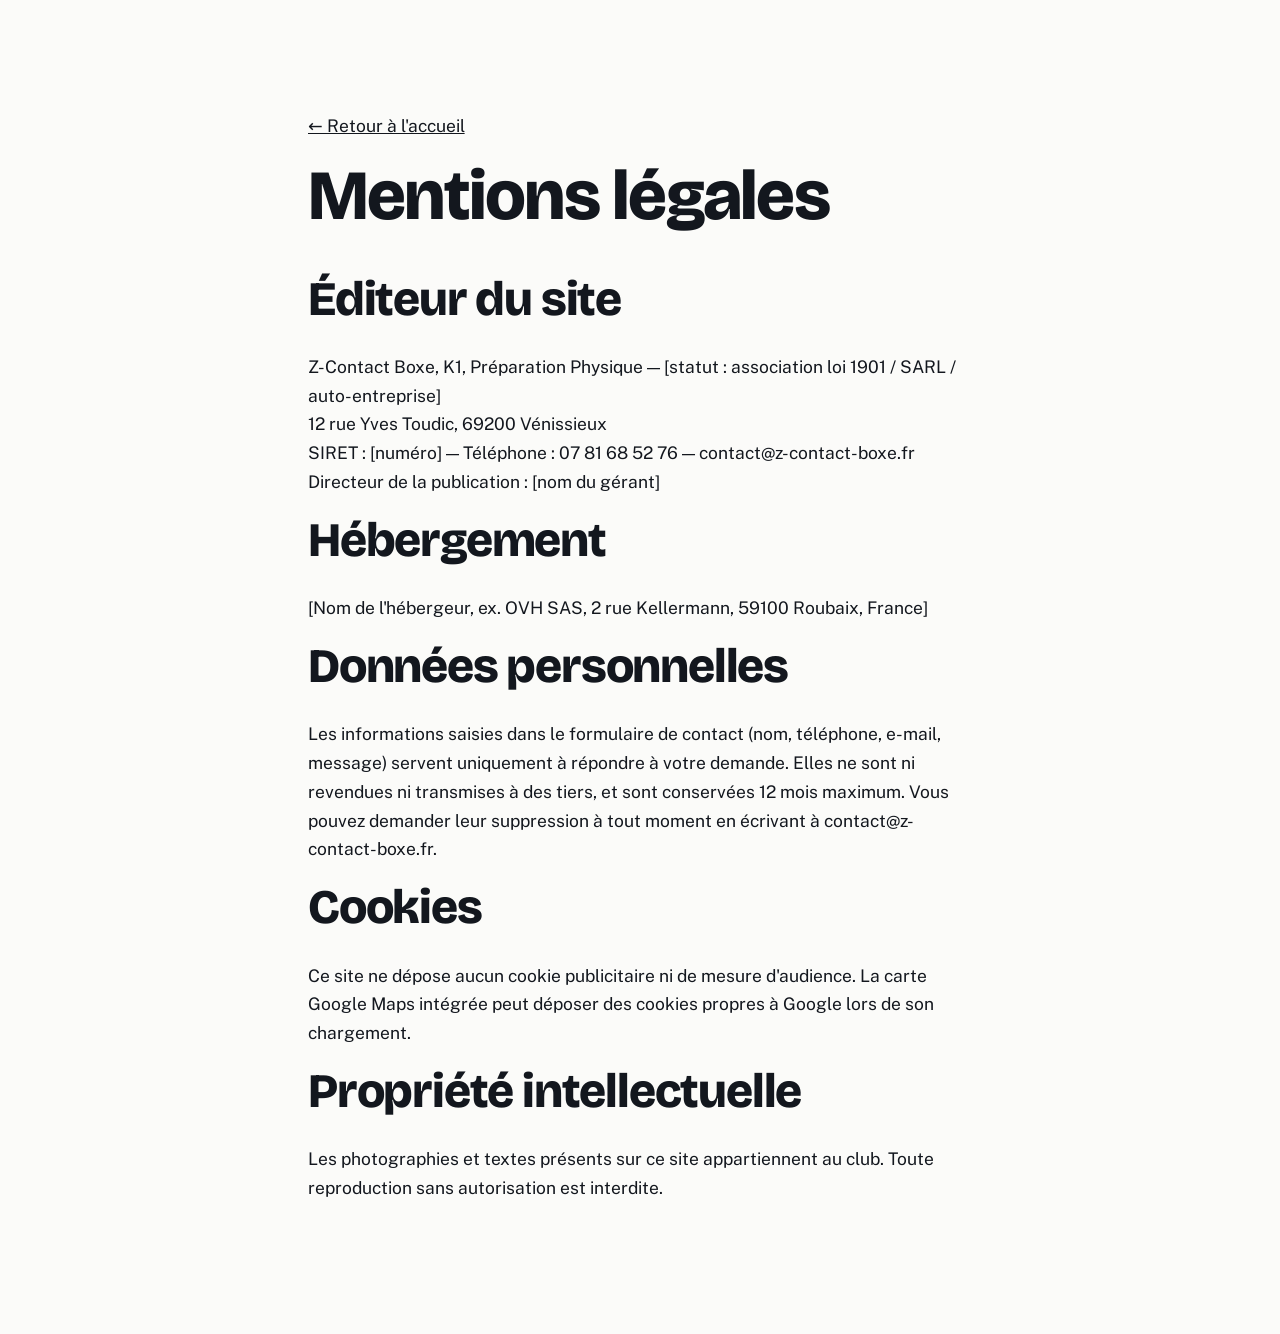
==== mentions-legales.html @ f57d8b8e "Initial commit: site vitrine Z-Contact Boxe Site one-page (HTML/CSS/JS statiques) avec section avis " ====
<!DOCTYPE html>
<html lang="fr">
<head>
<meta charset="utf-8">
<meta name="viewport" content="width=device-width, initial-scale=1">
<title>Mentions légales — Z-Contact Boxe, Vénissieux</title>
<meta name="description" content="Mentions légales du site du club Z-Contact Boxe, K1 et préparation physique à Vénissieux.">
<meta name="robots" content="noindex, follow">
<link rel="canonical" href="https://www.z-contact-boxe.fr/mentions-legales.html">
<link href="https://fonts.googleapis.com/css2?family=Bricolage+Grotesque:opsz,wght@12..96,600;12..96,800&family=Public+Sans:wght@400;600&display=swap" rel="stylesheet">
<link rel="stylesheet" href="css/style.css">
</head>
<body>
<main class="sec sec--clair">
  <div class="wrap wrap--etroit">
    <p><a href="index.html">← Retour à l'accueil</a></p>
    <h1>Mentions légales</h1>

    <h2>Éditeur du site</h2>
    <p>Z-Contact Boxe, K1, Préparation Physique — [statut : association loi 1901 / SARL / auto-entreprise]<br>
    12 rue Yves Toudic, 69200 Vénissieux<br>
    SIRET : [numéro] — Téléphone : 07 81 68 52 76 — contact@z-contact-boxe.fr<br>
    Directeur de la publication : [nom du gérant]</p>

    <h2>Hébergement</h2>
    <p>[Nom de l'hébergeur, ex. OVH SAS, 2 rue Kellermann, 59100 Roubaix, France]</p>

    <h2>Données personnelles</h2>
    <p>Les informations saisies dans le formulaire de contact (nom, téléphone, e-mail, message) servent
    uniquement à répondre à votre demande. Elles ne sont ni revendues ni transmises à des tiers, et sont
    conservées 12 mois maximum. Vous pouvez demander leur suppression à tout moment en écrivant à
    contact@z-contact-boxe.fr.</p>

    <h2>Cookies</h2>
    <p>Ce site ne dépose aucun cookie publicitaire ni de mesure d'audience. La carte Google Maps intégrée
    peut déposer des cookies propres à Google lors de son chargement.</p>

    <h2>Propriété intellectuelle</h2>
    <p>Les photographies et textes présents sur ce site appartiennent au club. Toute reproduction sans
    autorisation est interdite.</p>
  </div>
</main>
</body>
</html>
---- css/style.css ----
/* =========================================================
   Z-CONTACT — feuille de style unique
   Palette : nuit / toile de ring / rouge gant / laiton
   Type    : Bricolage Grotesque (titres) + Public Sans (texte)
   ========================================================= */

:root{
  --nuit:      #13171E;
  --nuit-2:    #1B212B;
  --toile:     #E6E7E3;
  --blanc:     #FBFBF9;
  --rouge:     #C8102E;
  --laiton:    #C79A2E;
  --gris:      #6E7480;

  --max: 1180px;
  --pad: clamp(1.15rem, 5vw, 3rem);
  --sec-y: clamp(3.5rem, 9vw, 7rem);

  --t-display: "Bricolage Grotesque", Georgia, serif;
  --t-texte: "Public Sans", system-ui, -apple-system, "Segoe UI", sans-serif;
}

*,*::before,*::after{ box-sizing:border-box; }
html{ scroll-behavior:smooth; -webkit-text-size-adjust:100%; }
body{
  margin:0;
  font-family:var(--t-texte);
  font-size:clamp(1rem, .96rem + .2vw, 1.09rem);
  line-height:1.65;
  color:var(--nuit);
  background:var(--blanc);
}
img,iframe{ max-width:100%; display:block; }
img{ height:auto; object-fit:cover; }
a{ color:inherit; }

h1,h2,h3{ font-family:var(--t-display); font-weight:800; line-height:1.03; letter-spacing:-.025em; margin:0 0 .6em; }
h1{ font-size:clamp(2.4rem, 6.2vw, 4.4rem); }
h2{ font-size:clamp(1.9rem, 4.2vw, 3rem); }
h3{ font-size:1.18rem; font-weight:600; letter-spacing:-.01em; }
p{ margin:0 0 1.1em; max-width:62ch; }

.wrap{ width:100%; max-width:var(--max); margin-inline:auto; padding-inline:var(--pad); }
.wrap--etroit{ max-width:760px; }
.sr{ position:absolute; width:1px; height:1px; overflow:hidden; clip:rect(0 0 0 0); white-space:nowrap; }
.skip{ position:absolute; left:-999px; }
.skip:focus{ left:1rem; top:1rem; z-index:99; background:var(--rouge); color:#fff; padding:.7rem 1rem; }

:focus-visible{ outline:3px solid var(--laiton); outline-offset:3px; }

/* ---------------- En-tête ---------------- */
.topbar{
  position:sticky; top:0; z-index:50;
  background:rgba(19,23,30,.94);
  backdrop-filter:saturate(140%) blur(8px);
  border-bottom:1px solid rgba(255,255,255,.09);
  color:var(--toile);
}
.topbar__in{ display:flex; align-items:center; justify-content:space-between; gap:1rem; min-height:68px; }

.mark{ display:flex; align-items:center; gap:.65rem; text-decoration:none; }
.mark__z{
  font-family:var(--t-display); font-weight:800; font-size:1.5rem; line-height:1;
  width:2.1rem; height:2.1rem; display:grid; place-items:center;
  background:var(--rouge); color:#fff; border-radius:2px;
}
.mark__txt{ font-family:var(--t-display); font-weight:600; font-size:1.05rem; letter-spacing:-.02em; display:flex; flex-direction:column; }
.mark__txt em{ font-family:var(--t-texte); font-style:normal; font-size:.68rem; letter-spacing:.01em; color:#9AA1AC; }

.nav{ display:flex; align-items:center; gap:1.6rem; }
.nav a{ text-decoration:none; font-size:.95rem; color:#D5D8DC; padding:.35rem 0; border-bottom:2px solid transparent; }
.nav a:hover{ color:#fff; border-bottom-color:var(--rouge); }
.nav__cta{ background:var(--rouge); color:#fff !important; padding:.55rem 1.1rem !important; border-radius:2px; border-bottom:0 !important; font-weight:600; }
.nav__cta:hover{ background:#a80d26; }

.burger{ display:none; background:none; border:0; padding:.5rem; cursor:pointer; }
.burger span{ display:block; width:24px; height:2px; background:var(--toile); margin:5px 0; transition:transform .2s, opacity .2s; }
.burger[aria-expanded="true"] span:nth-child(1){ transform:translateY(7px) rotate(45deg); }
.burger[aria-expanded="true"] span:nth-child(2){ opacity:0; }
.burger[aria-expanded="true"] span:nth-child(3){ transform:translateY(-7px) rotate(-45deg); }

/* ---------------- Boutons ---------------- */
.btn{
  display:inline-block; text-decoration:none; font-weight:600; font-size:1rem;
  padding:.9rem 1.6rem; border-radius:2px; border:2px solid transparent;
  transition:background .18s, color .18s, border-color .18s; cursor:pointer;
}
.btn--fill{ background:var(--rouge); color:#fff; }
.btn--fill:hover{ background:#a80d26; }
.btn--line{ border-color:currentColor; background:transparent; }
.btn--line:hover{ background:rgba(200,16,46,.12); }
.btn--full{ width:100%; font-size:1.05rem; }
.actions{ display:flex; flex-wrap:wrap; gap:.8rem; margin:1.6rem 0 .9rem; }

/* ---------------- Hero ---------------- */
.hero{ background:var(--nuit); color:var(--toile); padding-top:clamp(2.5rem,6vw,4.5rem); }
.hero__in{ display:grid; grid-template-columns:1.05fr .95fr; gap:clamp(1.5rem,4vw,3.5rem); align-items:center; }
.hero__kicker{ font-size:.85rem; letter-spacing:.08em; color:var(--laiton); margin:0 0 1rem; }
.hero h1{ text-wrap:balance; }
.hero__lede{ font-size:1.1rem; color:#C6CAD1; }
.hero__note{ font-size:.9rem; color:#8E96A2; margin:0; }
.hero__img{ margin:0; position:relative; }
.hero__img img{ width:100%; aspect-ratio:4/3; border-radius:2px; }
.hero__img figcaption{ font-size:.8rem; color:#8E96A2; margin-top:.55rem; }

.etoiles{ color:var(--laiton); letter-spacing:.12em; font-size:1rem; }

.hero-avis{ display:inline-flex; align-items:center; gap:.55rem; margin-top:1rem; text-decoration:none; color:#D5D8DC; font-size:.9rem; }
.hero-avis:hover{ color:#fff; }
.hero-avis em{ font-style:normal; color:#8E96A2; }

.bandeau{
  list-style:none; margin:clamp(2.5rem,6vw,4rem) 0 0; padding:1.4rem var(--pad);
  display:grid; grid-template-columns:repeat(4,1fr); gap:1rem;
  max-width:var(--max); margin-inline:auto;
  border-top:1px solid rgba(255,255,255,.12);
}
.bandeau li{ display:flex; flex-direction:column; }
.bandeau strong{ font-family:var(--t-display); font-size:1.5rem; font-weight:800; color:#fff; letter-spacing:-.02em; }
.bandeau span{ font-size:.85rem; color:#8E96A2; }

/* ---------------- Sections ---------------- */
.sec{ padding-block:var(--sec-y); }
.sec--clair{ background:var(--blanc); }
.sec--sombre{ background:var(--nuit); color:var(--toile); }
.sec--sombre h2, .sec--sombre h3{ color:#fff; }
.sec__lede{ font-size:1.08rem; color:var(--gris); margin-bottom:2.4rem; }
.sec--sombre .sec__lede{ color:#A9B0BA; }

.grid-2{ display:grid; grid-template-columns:1.1fr .9fr; gap:clamp(1.8rem,5vw,4rem); align-items:start; }
.grid-2--form{ grid-template-columns:.85fr 1.15fr; }

.coach{ margin-top:2.2rem; border-left:3px solid var(--rouge); padding-left:1.3rem; }
.coach h3{ color:var(--rouge); }
.portrait{ margin:0; }
.portrait img{ width:100%; aspect-ratio:3/2; object-position:center 30%; border-radius:2px; }
.portrait figcaption{ font-size:.8rem; color:var(--gris); margin-top:.55rem; }

/* ---------------- Cours ---------------- */
.cours{ display:grid; grid-template-columns:repeat(auto-fit,minmax(260px,1fr)); gap:0 clamp(1.5rem,4vw,3rem); }
.cours article{ padding:1.6rem 0; border-top:1px solid rgba(255,255,255,.15); }
.cours h3{ margin-bottom:.5rem; }
.cours p{ color:#A9B0BA; font-size:.98rem; }
.cours__meta{ color:var(--laiton) !important; font-size:.85rem !important; margin:0; }

/* ---------------- Tarifs ---------------- */
.tarifs{ border-top:1px solid rgba(19,23,30,.15); }
.ligne{
  display:flex; align-items:baseline; justify-content:space-between; gap:1.5rem;
  padding:1.35rem 0; border-bottom:1px solid rgba(19,23,30,.12);
}
.ligne__nom h3{ margin-bottom:.2rem; }
.ligne__nom p{ margin:0; color:var(--gris); font-size:.93rem; }
.ligne__prix{
  font-family:var(--t-display); font-weight:800; font-size:1.7rem; letter-spacing:-.03em;
  margin:0; white-space:nowrap; flex-shrink:0;
}
.ligne__prix span{ font-family:var(--t-texte); font-weight:400; font-size:.82rem; color:var(--gris); display:block; text-align:right; }
.ligne--phare{ background:rgba(200,16,46,.05); padding-inline:1rem; margin-inline:-1rem; }
.ligne--phare .ligne__prix{ color:var(--rouge); }
.tarifs__note{ font-size:.88rem; color:var(--gris); margin-top:1.3rem; }

/* ---------------- Avis ---------------- */
.avis-entete{ display:flex; justify-content:space-between; align-items:flex-start; flex-wrap:wrap; gap:1.5rem; margin-bottom:.4rem; }
.avis-note{ display:flex; flex-direction:column; align-items:flex-start; gap:.15rem; text-decoration:none; color:inherit; }
.avis-note__chiffre{ font-family:var(--t-display); font-weight:800; font-size:2.2rem; color:#fff; letter-spacing:-.02em; line-height:1; }
.avis-note__lien{ font-size:.8rem; color:var(--laiton); text-decoration:underline; }

.avis{ display:grid; grid-template-columns:repeat(auto-fit,minmax(260px,1fr)); gap:1.5rem; margin-top:2rem; }
.avis article{ background:var(--nuit-2); border:1px solid rgba(255,255,255,.09); border-radius:3px; padding:1.5rem; display:flex; flex-direction:column; }
.avis .etoiles{ margin-bottom:.9rem; }
.avis blockquote{ margin:0 0 1.1rem; color:#D5D8DC; font-size:.97rem; }
.avis footer{ margin-top:auto; font-size:.85rem; color:#8E96A2; }
.avis footer strong{ color:#fff; font-weight:600; }

/* ---------------- Contact direct ---------------- */
.direct{ margin-top:1.5rem; border-top:1px solid rgba(255,255,255,.15); }
.direct__row{
  display:flex; justify-content:space-between; align-items:center; gap:1rem;
  padding:1rem 0; border-bottom:1px solid rgba(255,255,255,.15);
  text-decoration:none; transition:padding-left .18s;
}
.direct__row:hover{ padding-left:.5rem; }
.direct__lbl{ font-size:.82rem; color:#8E96A2; }
.direct__val{ font-family:var(--t-display); font-weight:600; font-size:1.15rem; color:#fff; }

/* ---------------- Formulaire ---------------- */
.form{ background:var(--nuit-2); padding:clamp(1.4rem,3.5vw,2.2rem); border-radius:3px; border:1px solid rgba(255,255,255,.09); }
.champ{ margin-bottom:1.1rem; }
.champ-duo{ display:grid; grid-template-columns:1fr 1fr; gap:1rem; }
.form label{ display:block; font-size:.9rem; font-weight:600; color:#D5D8DC; margin-bottom:.4rem; }
.opt{ font-weight:400; color:#7E8794; }
.form input, .form select, .form textarea{
  width:100%; font:inherit; font-size:1rem; color:var(--blanc);
  background:#0E1218; border:1px solid #333A45; border-radius:2px; padding:.75rem .85rem;
}
.form textarea{ resize:vertical; }
.form input::placeholder, .form textarea::placeholder{ color:#5E6672; }
.form input:focus, .form select:focus, .form textarea:focus{ border-color:var(--laiton); }
.form [aria-invalid="true"]{ border-color:var(--rouge); }
.err{ color:#FF8A9B; font-size:.83rem; margin:.35rem 0 0; min-height:0; }
.rgpd{ display:flex !important; align-items:flex-start; gap:.6rem; font-weight:400 !important; font-size:.88rem !important; color:#A9B0BA !important; margin:.4rem 0 1.2rem; }
.rgpd input{ width:auto !important; margin-top:.2rem; accent-color:var(--rouge); }
.honey{ position:absolute; left:-9999px; }
.form__statut{ margin:.9rem 0 0; font-size:.92rem; color:var(--laiton); }
.form__statut.ok{ color:#7BD88F; }
.form__statut.erreur{ color:#FF8A9B; }

/* ---------------- Infos pratiques ---------------- */
address{ font-style:normal; margin-bottom:1rem; }
.horaires{ border-collapse:collapse; width:100%; max-width:420px; }
.horaires th, .horaires td{ text-align:left; padding:.55rem 0; border-bottom:1px solid rgba(19,23,30,.12); font-weight:400; }
.horaires th{ font-weight:600; }
.horaires td{ text-align:right; color:var(--gris); }
.carte iframe{ width:100%; height:min(430px,60vh); border-radius:2px; }

/* ---------------- FAQ ---------------- */
details{ border-bottom:1px solid rgba(255,255,255,.15); padding:1rem 0; }
summary{ cursor:pointer; font-family:var(--t-display); font-weight:600; font-size:1.08rem; color:#fff; list-style:none; display:flex; justify-content:space-between; gap:1rem; }
summary::-webkit-details-marker{ display:none; }
summary::after{ content:"+"; color:var(--rouge); font-size:1.4rem; line-height:1; }
details[open] summary::after{ content:"–"; }
details p{ color:#A9B0BA; margin:.8rem 0 0; }

/* ---------------- Pied de page ---------------- */
.pied{ background:#0E1218; color:#8E96A2; padding-block:2.6rem; font-size:.92rem; }
.pied__in{ display:grid; gap:1.2rem; }
.pied__nom{ font-family:var(--t-display); font-weight:600; color:#fff; margin:0 0 .3rem; }
.pied a{ color:#C6CAD1; }
.pied nav{ display:flex; flex-wrap:wrap; gap:1.2rem; }
.pied nav a{ text-decoration:none; }
.pied nav a:hover{ color:#fff; text-decoration:underline; }
.pied__copy{ margin:0; font-size:.83rem; }

/* ---------------- Page 404 ---------------- */
.page-404{ min-height:100vh; display:flex; align-items:center; }
.page-404__in{ text-align:center; }
.page-404__actions{ justify-content:center; }

/* ---------------- Barre mobile ---------------- */
.barre-mobile{ display:none; }

/* =========================================================
   RESPONSIVE
   ========================================================= */
@media (max-width:900px){
  .hero__in, .grid-2, .grid-2--form{ grid-template-columns:1fr; }
  .hero__img{ order:-1; }
  .hero__img img{ aspect-ratio:16/10; }
  .portrait img{ aspect-ratio:16/10; }
  .bandeau{ grid-template-columns:1fr 1fr; }
  .cours article{ border-top:1px solid rgba(255,255,255,.15); }
}

@media (max-width:720px){
  .burger{ display:block; }
  .nav{
    position:absolute; top:100%; left:0; right:0;
    flex-direction:column; align-items:stretch; gap:0;
    background:var(--nuit); border-bottom:1px solid rgba(255,255,255,.12);
    padding:.5rem var(--pad) 1.2rem;
    display:none;
  }
  .nav.ouvert{ display:flex; }
  .nav a{ padding:.85rem 0; border-bottom:1px solid rgba(255,255,255,.08); }
  .nav__cta{ margin-top:.8rem; text-align:center; }

  .ligne{ flex-direction:column; align-items:flex-start; gap:.4rem; }
  .ligne__prix span{ display:inline; text-align:left; }
  .champ-duo{ grid-template-columns:1fr; gap:0; }
  .mark__txt em{ display:none; }

  body{ padding-bottom:74px; }
  .barre-mobile{
    display:grid; grid-template-columns:1fr 1fr; gap:.6rem;
    position:fixed; bottom:0; left:0; right:0; z-index:60;
    padding:.7rem 1rem calc(.7rem + env(safe-area-inset-bottom));
    background:rgba(19,23,30,.96); backdrop-filter:blur(8px);
    border-top:1px solid rgba(255,255,255,.12);
  }
  .barre-mobile .btn{ text-align:center; padding:.8rem 1rem; font-size:.98rem; color:#fff; }
}

@media (prefers-reduced-motion:reduce){
  html{ scroll-behavior:auto; }
  *{ transition:none !important; animation:none !important; }
}
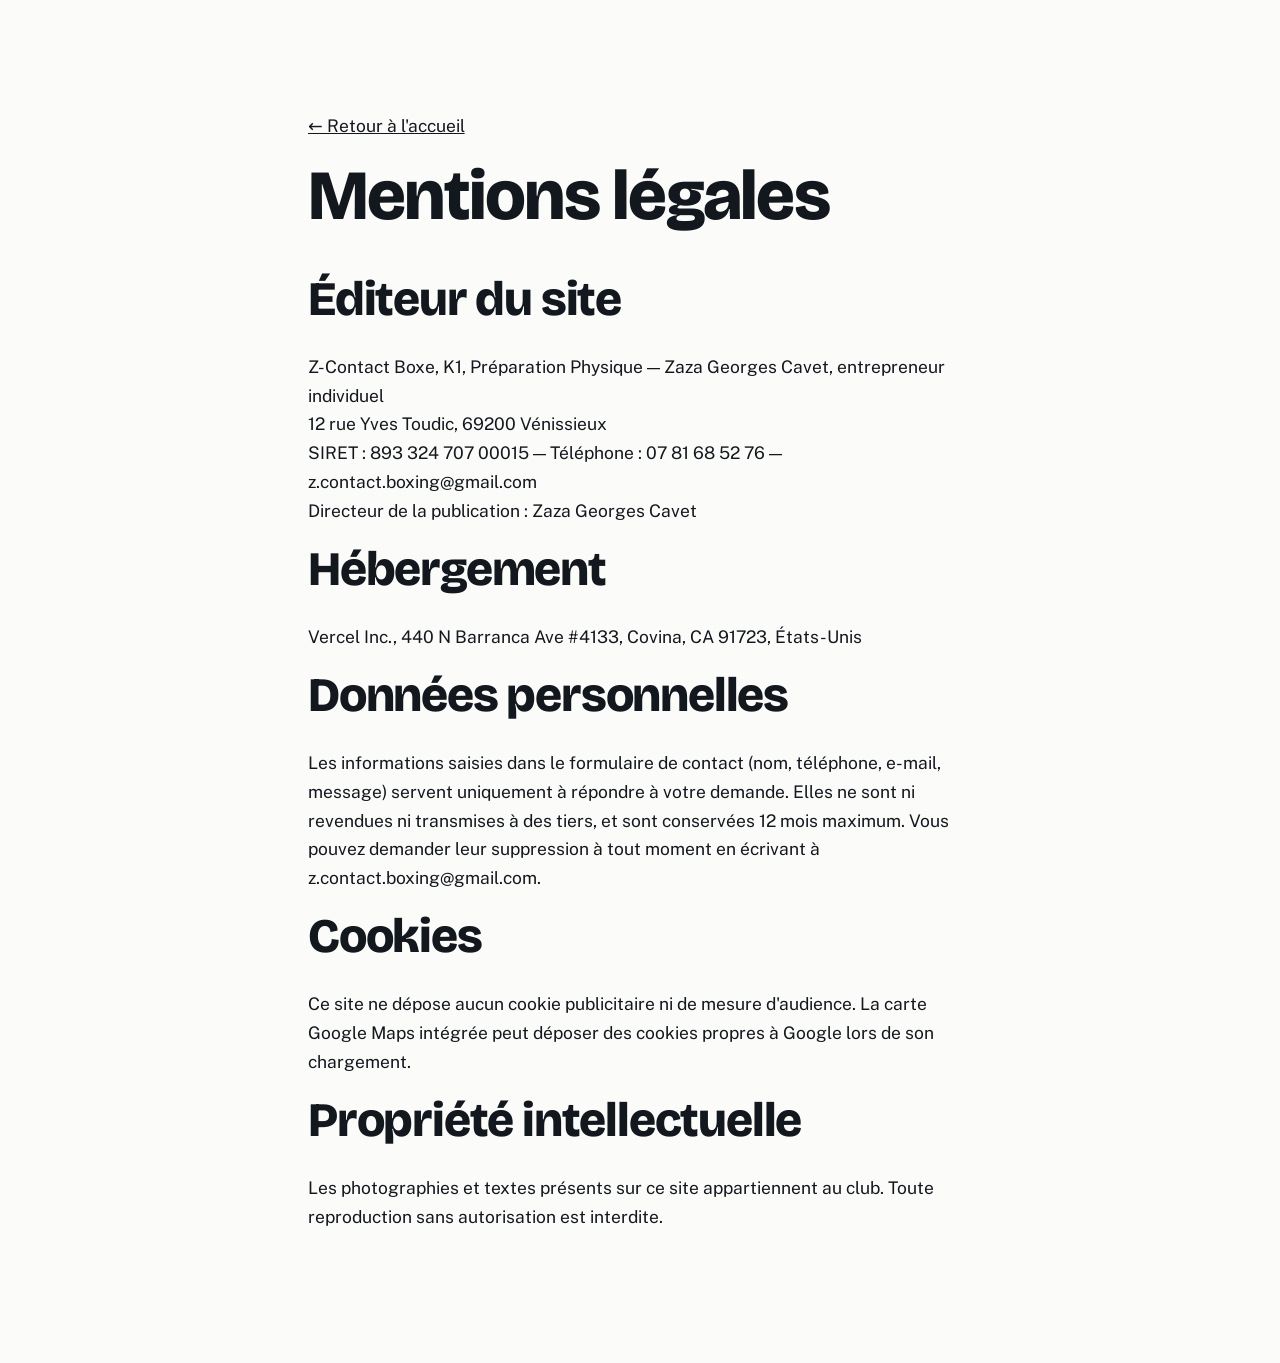
==== commit ae1230af: "Audit sécurité/production : passage Netlify → Vercel, mentions légales complètes - Retrait du lien F" ====
--- a/mentions-legales.html
+++ b/mentions-legales.html
@@ -6,30 +6,30 @@
 <title>Mentions légales — Z-Contact Boxe, Vénissieux</title>
 <meta name="description" content="Mentions légales du site du club Z-Contact Boxe, K1 et préparation physique à Vénissieux.">
 <meta name="robots" content="noindex, follow">
-<link rel="canonical" href="https://www.z-contact-boxe.fr/mentions-legales.html">
+<link rel="canonical" href="https://z-contact-boxe-site.vercel.app/mentions-legales.html">
 <link href="https://fonts.googleapis.com/css2?family=Bricolage+Grotesque:opsz,wght@12..96,600;12..96,800&family=Public+Sans:wght@400;600&display=swap" rel="stylesheet">
 <link rel="stylesheet" href="css/style.css">
 </head>
 <body>
 <main class="sec sec--clair">
   <div class="wrap wrap--etroit">
-    <p><a href="index.html">← Retour à l'accueil</a></p>
+    <p><a href="/">← Retour à l'accueil</a></p>
     <h1>Mentions légales</h1>
 
     <h2>Éditeur du site</h2>
-    <p>Z-Contact Boxe, K1, Préparation Physique — [statut : association loi 1901 / SARL / auto-entreprise]<br>
+    <p>Z-Contact Boxe, K1, Préparation Physique — Zaza Georges Cavet, entrepreneur individuel<br>
     12 rue Yves Toudic, 69200 Vénissieux<br>
-    SIRET : [numéro] — Téléphone : 07 81 68 52 76 — contact@z-contact-boxe.fr<br>
-    Directeur de la publication : [nom du gérant]</p>
+    SIRET : 893 324 707 00015 — Téléphone : 07 81 68 52 76 — z.contact.boxing@gmail.com<br>
+    Directeur de la publication : Zaza Georges Cavet</p>
 
     <h2>Hébergement</h2>
-    <p>[Nom de l'hébergeur, ex. OVH SAS, 2 rue Kellermann, 59100 Roubaix, France]</p>
+    <p>Vercel Inc., 440 N Barranca Ave #4133, Covina, CA 91723, États-Unis</p>
 
     <h2>Données personnelles</h2>
     <p>Les informations saisies dans le formulaire de contact (nom, téléphone, e-mail, message) servent
     uniquement à répondre à votre demande. Elles ne sont ni revendues ni transmises à des tiers, et sont
     conservées 12 mois maximum. Vous pouvez demander leur suppression à tout moment en écrivant à
-    contact@z-contact-boxe.fr.</p>
+    z.contact.boxing@gmail.com.</p>
 
     <h2>Cookies</h2>
     <p>Ce site ne dépose aucun cookie publicitaire ni de mesure d'audience. La carte Google Maps intégrée
--- a/css/style.css
+++ b/css/style.css
@@ -11,7 +11,7 @@
   --blanc:     #FBFBF9;
   --rouge:     #C8102E;
   --laiton:    #C79A2E;
-  --gris:      #6E7480;
+  --gris:      #5C6270;
 
   --max: 1180px;
   --pad: clamp(1.15rem, 5vw, 3rem);
@@ -190,7 +190,7 @@
 .champ{ margin-bottom:1.1rem; }
 .champ-duo{ display:grid; grid-template-columns:1fr 1fr; gap:1rem; }
 .form label{ display:block; font-size:.9rem; font-weight:600; color:#D5D8DC; margin-bottom:.4rem; }
-.opt{ font-weight:400; color:#7E8794; }
+.opt{ font-weight:400; color:#A9B0BA; }
 .form input, .form select, .form textarea{
   width:100%; font:inherit; font-size:1rem; color:var(--blanc);
   background:#0E1218; border:1px solid #333A45; border-radius:2px; padding:.75rem .85rem;
@@ -200,8 +200,6 @@
 .form input:focus, .form select:focus, .form textarea:focus{ border-color:var(--laiton); }
 .form [aria-invalid="true"]{ border-color:var(--rouge); }
 .err{ color:#FF8A9B; font-size:.83rem; margin:.35rem 0 0; min-height:0; }
-.rgpd{ display:flex !important; align-items:flex-start; gap:.6rem; font-weight:400 !important; font-size:.88rem !important; color:#A9B0BA !important; margin:.4rem 0 1.2rem; }
-.rgpd input{ width:auto !important; margin-top:.2rem; accent-color:var(--rouge); }
 .honey{ position:absolute; left:-9999px; }
 .form__statut{ margin:.9rem 0 0; font-size:.92rem; color:var(--laiton); }
 .form__statut.ok{ color:#7BD88F; }
@@ -213,7 +211,7 @@
 .horaires th, .horaires td{ text-align:left; padding:.55rem 0; border-bottom:1px solid rgba(19,23,30,.12); font-weight:400; }
 .horaires th{ font-weight:600; }
 .horaires td{ text-align:right; color:var(--gris); }
-.carte iframe{ width:100%; height:min(430px,60vh); border-radius:2px; }
+.carte iframe{ width:100%; height:min(430px,60vh); border-radius:2px; border:0; }
 
 /* ---------------- FAQ ---------------- */
 details{ border-bottom:1px solid rgba(255,255,255,.15); padding:1rem 0; }
